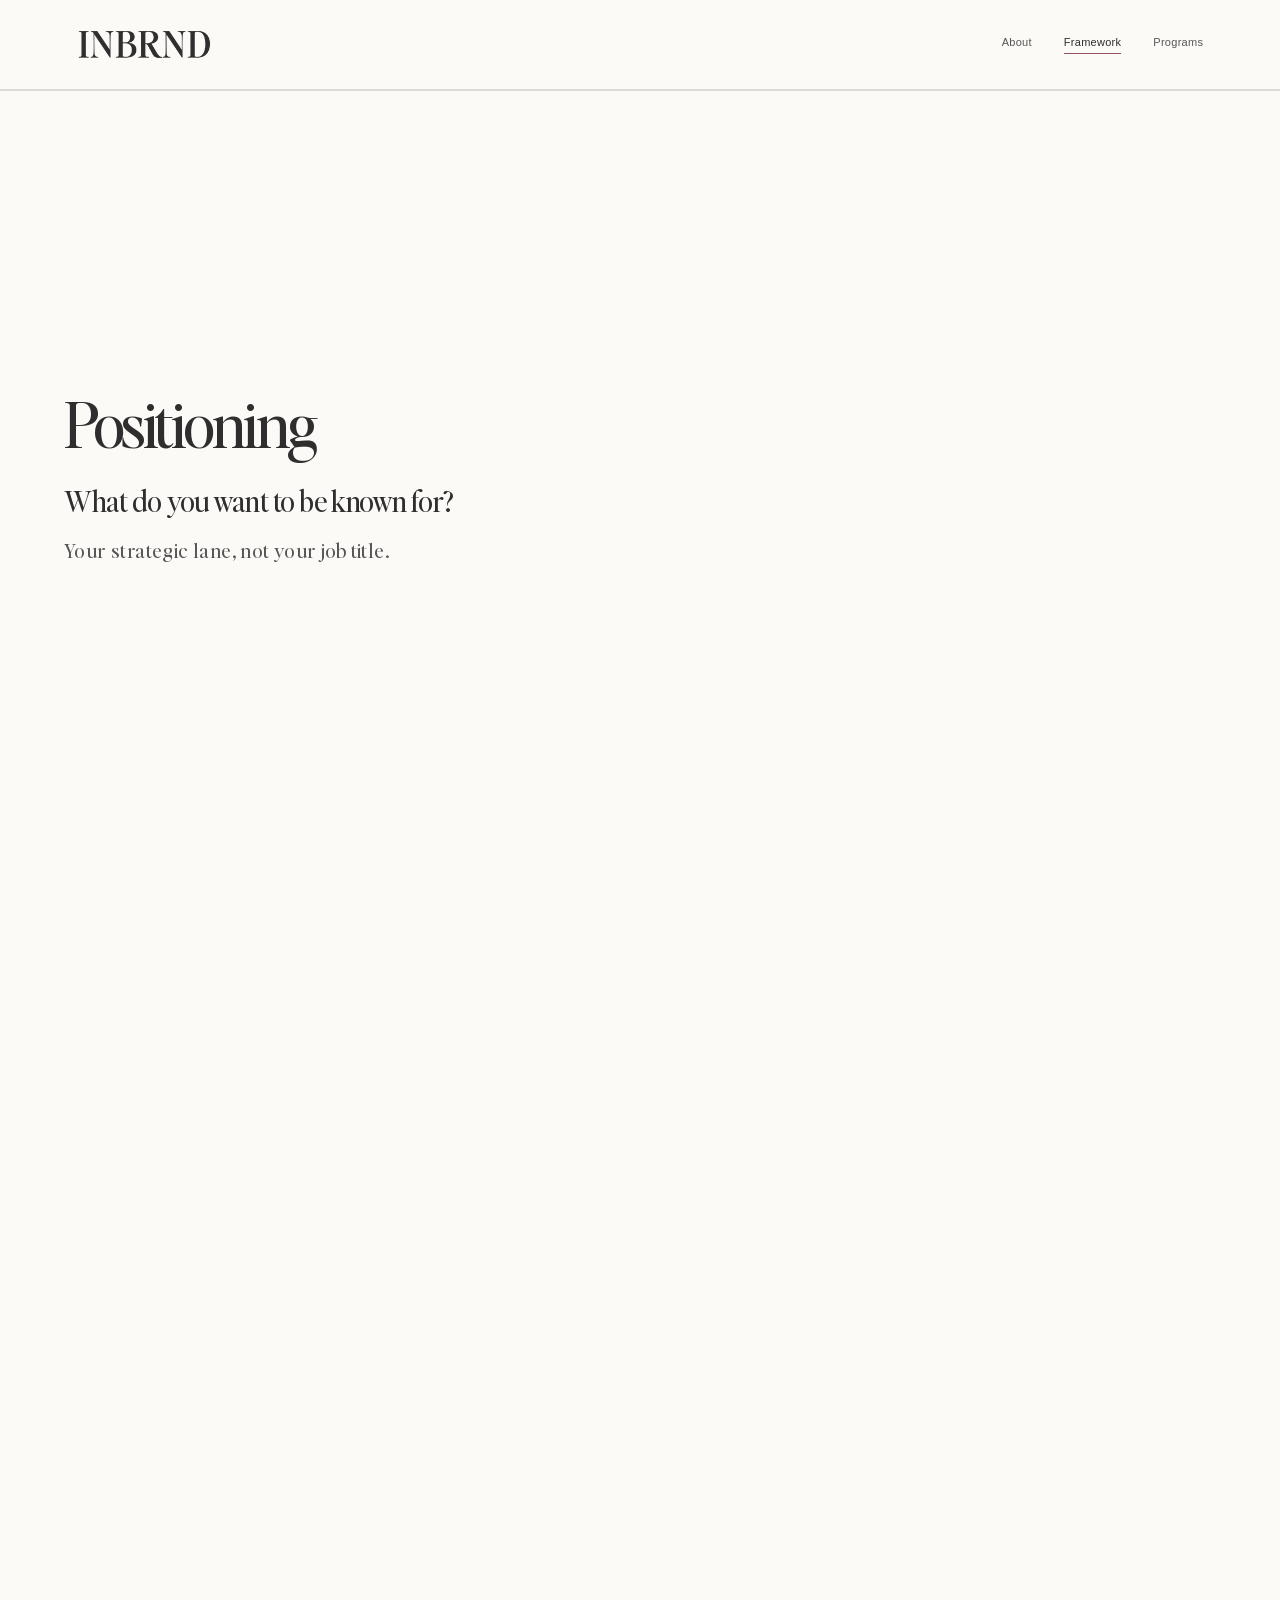
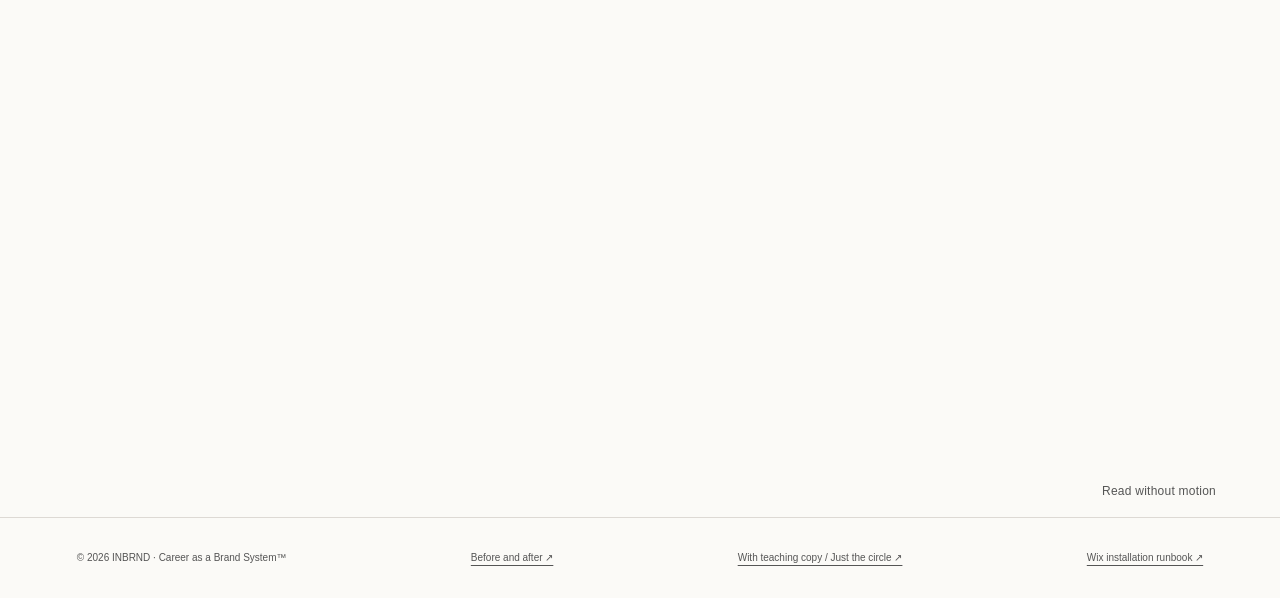
==== index.html @ 722d36f7 "Extract INBRND site for standalone GitHub Pages hosting" ====
<!doctype html><html lang="en"><head><meta charset="utf-8"><meta name="viewport" content="width=device-width,initial-scale=1"><meta name="theme-color" content="#fbfaf7"><meta name="description" content="Five connected parts. Learn how INBRND’s Career as a Brand System connects positioning, narrative, platforms, opportunities, and signals."><title>INBRND — Version B — Educational</title><link rel="stylesheet" href="./preview.css?v=99fcb53dbe3a"><script defer src="./inbrnd-flywheel.js?v=65799b37b923"></script></head><body><a class="skip" href="#main">Skip to framework</a><header class="page-header"><a class="brand" href="https://www.inbrnd.co/" aria-label="INBRND home"><img src="./assets/inbrnd-logo.png" alt="INBRND" width="135" height="33"></a><nav aria-label="INBRND"><a href="https://www.inbrnd.co/about">About</a><a href="https://www.inbrnd.co/framework" aria-current="page">Framework</a><a href="https://www.inbrnd.co/programs">Programs</a></nav></header><main id="main"><inbrnd-flywheel heading-level="1" variant="wheel" emphasis="ring" content-mode="teaching" asset-base="./assets/" header-offset="0"><section class="fallback" aria-label="The complete INBRND framework"><h1 class="fallback-summary">The INBRND framework</h1><p class="fallback-summary">Five connected parts, clockwise from the top: Positioning, Narrative, Platforms, Opportunities, Signals, and back to Positioning. The outer ring represents cumulative authority, recognition, and career momentum, an outcome of the system.</p><div class="fallback-diagram" role="img" aria-label="Five connected parts, clockwise from the top: Positioning, Narrative, Platforms, Opportunities, Signals, and back to Positioning. The outer ring represents cumulative authority, recognition, and career momentum, an outcome of the system."><svg viewBox="0 0 680 680" aria-hidden="true" focusable="false">
    <defs><path class="authority-path" id="fallback-teaching-title" d="M 61.31035548623015 210.04488451473492 A 307.5 307.5 0 0 1 618.6896445137698 210.04488451473492"/>
    <path class="momentum-path" id="fallback-teaching-momentum" d="M 48.114514106976515 476.1084373762097 A 322.06 322.06 0 0 0 631.8854858930235 476.1084373762096"/><path id="fallback-teaching-momentum-mobile" d="M 38.877425141498975 480.4157626998709 A 332.252 332.252 0 0 0 641.122574858501 480.41576269987087"/><path id="fallback-teaching-momentum-phone" d="M 34.91867272772288 482.2617592671543 A 336.62 336.62 0 0 0 645.0813272722771 482.2617592671543"/></defs>
    <g class="stage-part" data-part="0">
        <path class="rose-segment" d="M 169.51854247683988 106.63960781491014 A 289 289 0 0 1 510.48145752316015 106.63960781491016" pathLength="100"/>
        <path class="connection" d="M 422.0535369827475 146.69398077498755 A 210 210 0 0 1 498.4890118467821 202.2276039119935" pathLength="100"/>
        <path class="arrowhead" d="M-13 -8 L2 0 L-13 8 Z" transform="translate(498.4890118467821 202.2276039119935) rotate(49)"/>
        <g class="node"><text class="node-label" x="340" y="139">Positioning</text></g>
      </g><g class="stage-part" data-part="1">
        <path class="rose-segment" d="M 509.2572540323551 105.75017191590769 A 289 289 0 0 1 614.6205892332896 430.02517408570145" pathLength="100"/>
        <path class="connection" d="M 549.2008865992666 358.3027059770082 A 210 210 0 0 1 520.0051331474435 448.1579957311114" pathLength="100"/>
        <path class="arrowhead" d="M-13 -8 L2 0 L-13 8 Z" transform="translate(520.0051331474435 448.1579957311114) rotate(121)"/>
        <g class="node"><text class="node-label" x="539.7218684219822" y="284.10643118126103">Narrative</text></g>
      </g><g class="stage-part" data-part="2">
        <path class="rose-segment" d="M 615.0881933576309 428.58603657030113 A 289 289 0 0 1 339.2434006335361 628.9990096131796" pathLength="100"/>
        <path class="connection" d="M 387.2397214122116 544.6177136048993 A 210 210 0 0 1 292.7602785877884 544.6177136048993" pathLength="100"/>
        <path class="arrowhead" d="M-13 -8 L2 0 L-13 8 Z" transform="translate(292.7602785877884 544.6177136048993) rotate(193)"/>
        <g class="node"><text class="node-label" x="463.4349029814193" y="518.8935688187389">Platforms</text></g>
      </g><g class="stage-part" data-part="3">
        <path class="rose-segment" d="M 340.7565993664639 628.9990096131796 A 289 289 0 0 1 64.91180664236919 428.5860365703011" pathLength="100"/>
        <path class="connection" d="M 159.99486685255644 448.15799573111144 A 210 210 0 0 1 130.79911340073343 358.3027059770083" pathLength="100"/>
        <path class="arrowhead" d="M-13 -8 L2 0 L-13 8 Z" transform="translate(130.79911340073343 358.3027059770083) rotate(265)"/>
        <g class="node"><text class="node-label" x="216.56509701858067" y="518.8935688187389">Opportunities</text></g>
      </g><g class="stage-part" data-part="4">
        <path class="rose-segment" d="M 65.37941076671046 430.02517408570145 A 289 289 0 0 1 170.74274596764482 105.75017191590771" pathLength="100"/>
        <path class="connection" d="M 181.5109881532179 202.22760391199344 A 210 210 0 0 1 257.9464630172525 146.69398077498755" pathLength="100"/>
        <path class="arrowhead" d="M-13 -8 L2 0 L-13 8 Z" transform="translate(257.9464630172525 146.69398077498755) rotate(337)"/>
        <g class="node"><text class="node-label" x="140.27813157801776" y="284.106431181261">Signals</text></g>
      </g>
    <text class="authority"><textPath href="#fallback-teaching-title" startOffset="50%">AUTHORITY / RECOGNITION</textPath></text>
    <text class="momentum momentum-desktop"><textPath href="#fallback-teaching-momentum" startOffset="50%">CAREER MOMENTUM</textPath></text>
  <text class="momentum momentum-mobile"><textPath href="#fallback-teaching-momentum-mobile" startOffset="50%">CAREER MOMENTUM</textPath></text><text class="momentum momentum-phone"><textPath href="#fallback-teaching-momentum-phone" startOffset="50%">CAREER MOMENTUM</textPath></text></svg></div><p class="fallback-payoff">As authority and recognition compound, career momentum grows.</p><ol><li><h2>Positioning</h2><p>What do you want to be known for?</p><p>Your strategic lane, not your job title.</p></li><li><h2>Narrative</h2><p>How does your experience connect?</p><p>A clear story makes you easier to understand.</p></li><li><h2>Platforms</h2><p>Where does your story live?</p><p>The places where people encounter your work, thinking, and perspective.</p></li><li><h2>Opportunities</h2><p>What becomes possible when the system works?</p><p>New conversations, relationships, roles, clients, and collaborations.</p></li><li><h2>Signals</h2><p>What gives your positioning credibility?</p><p>Projects, writing, talks, awards, partnerships, recommendations, and visible contributions.</p></li></ol></section></inbrnd-flywheel></main><footer class="page-footer"><span>© 2026 INBRND · Career as a Brand System™</span><a href="./comparison/">Before and after ↗</a><a href="./versions/">With teaching copy / Just the circle ↗</a><a href="./runbook/">Wix installation runbook ↗</a></footer></body></html>
---- preview.css ----
:root{--ivory:#fbfaf7;--paper:#fbfaf7;--ink:#2f2d2e;--muted:#555555;--line:#ddd9d4;--soft:#fcf1f1;--rose:#945267;--rose-light:#d5a5b1}
@font-face{font-family:Editors;src:url('./assets/editors-note-regular.woff2') format('woff2');font-display:swap}
*{box-sizing:border-box}html{background:var(--ivory);scroll-behavior:auto}body{margin:0;color:var(--ink);font-family:Editors,Georgia,serif}.page-header{height:90px;display:flex;align-items:center;justify-content:space-between;padding:0 6vw;border-bottom:1px solid var(--line)}.brand{display:block}.brand img{display:block;width:135px;height:auto}.page-header nav{display:flex;gap:32px}.page-header nav a{font:11px Arial,sans-serif;letter-spacing:.025em;text-decoration:none;color:var(--muted)}.page-header nav a[aria-current=page]{color:var(--ink);border-bottom:1px solid var(--rose);padding-bottom:5px}.page-footer{display:flex;gap:25px;justify-content:space-between;padding:32px 6vw;border-top:1px solid var(--line);font:10px Arial,sans-serif;color:var(--muted);line-height:1.6}.page-footer a{color:inherit;text-underline-offset:4px}.skip{position:fixed;top:10px;left:10px;z-index:10;padding:14px;background:var(--ink);color:var(--paper);transform:translateY(-160%);font:14px Arial,sans-serif}.skip:focus{transform:none}a:focus-visible{outline:2px solid var(--rose);outline-offset:5px}
.review{max-width:1400px;padding:65px 6vw 100px;margin:auto}.review .eyebrow{font:10px Arial,sans-serif;letter-spacing:.18em;text-transform:uppercase;color:var(--rose)}.review h1{font-size:clamp(48px,6vw,88px);line-height:1.04;letter-spacing:-.045em;font-weight:400;margin:25px 0}.review .deck{font-size:23px;line-height:1.45;max-width:620px;margin:0 0 55px;color:var(--muted)}.directions{display:grid;grid-template-columns:1fr 1fr;gap:35px}.direction{color:inherit;text-decoration:none;display:block;border-bottom:1px solid var(--line);padding-bottom:27px}.direction-art{background:var(--soft);aspect-ratio:1.65;overflow:hidden;display:grid;place-items:center}.direction-art svg{width:80%;height:100%;transition:transform .25s}.direction:hover svg{transform:scale(1.025)}.direction .label{display:flex;align-items:baseline;gap:18px;margin:23px 0 10px}.direction .number{font:11px Arial,sans-serif;letter-spacing:.1em;color:var(--rose)}.direction h2{font-size:34px;letter-spacing:-.035em;font-weight:400;margin:0}.direction p{font-size:18px;line-height:1.4;color:var(--muted);margin:0 0 20px 37px;max-width:430px}.direction .open{display:block;margin-left:37px;font:10px Arial,sans-serif;letter-spacing:.08em;text-transform:uppercase}.review-note{font:12px/1.7 Arial,sans-serif;max-width:720px;margin-top:50px;color:var(--muted)}
@media(max-width:760px){.page-header{height:73px}.brand img{width:114px}.page-header nav{gap:18px}.page-header nav a{font-size:10px}.page-header nav a:first-child{display:none}.page-footer{flex-direction:column;gap:12px;padding-block:25px}.review{padding-top:36px}.directions{grid-template-columns:1fr;gap:32px}.review .deck{font-size:20px}.direction h2{font-size:31px}}
@media(prefers-reduced-motion:reduce){.direction-art svg{transition:none}}

.version-tools{padding:12px 6vw;background:var(--ivory);text-align:right}
.version-tools button{background:transparent;border:1px solid var(--rose);border-radius:20px;padding:10px 16px;color:var(--ink);font:11px Arial,sans-serif;cursor:pointer}
.version-tools button:focus-visible{outline:2px solid var(--ink);outline-offset:4px}

/* Visible before successful initialization, including blocked/disabled JavaScript. */
inbrnd-flywheel{display:block;container-type:inline-size}inbrnd-flywheel[data-ready]>.fallback{display:none}.fallback{max-width:1100px;margin:auto;padding:50px 6%;color:var(--ink)}.fallback h1{font-size:clamp(36px,6vw,65px);line-height:1.1;font-weight:400;letter-spacing:-.035em}.fallback-diagram{max-width:650px;margin:40px auto 0}.fallback svg{width:100%;height:auto;display:block;overflow:visible}.fallback svg text{text-anchor:middle}.fallback .rose-segment{fill:none;stroke:var(--rose);stroke-width:13}.fallback .connection{fill:none;stroke:var(--ink);stroke-width:4.5;stroke-linecap:round}.fallback .arrowhead{fill:var(--ink)}.fallback .momentum-mobile,.fallback .momentum-phone{display:none}.fallback .node-label{font:26px Editors,Georgia,serif;fill:var(--ink);letter-spacing:-.4px}.fallback .authority,.fallback .momentum{font:100 21px Editors,Georgia,serif;fill:var(--ink);letter-spacing:1.5px}.fallback-payoff{font-size:22px;line-height:1.4;text-align:center;max-width:520px;margin:30px auto 45px}.fallback ol{padding-left:25px}.fallback li{padding:24px 0;border-bottom:1px solid var(--line)}.fallback h2{font-size:36px;line-height:1.15;font-weight:400;margin:0 0 16px}.fallback li p{font-size:20px;line-height:1.5;letter-spacing:.02em;max-width:650px;margin:10px 0}.fallback-summary{position:absolute;width:1px;height:1px;overflow:hidden;clip-path:inset(50%)}inbrnd-flywheel[content-mode=diagram] .fallback h1,inbrnd-flywheel[content-mode=diagram] .fallback ol{display:none}
@font-face{font-family:Editors;src:url('./assets/editors-note-hairline.otf');font-weight:100;font-display:swap}
@container(max-width:900px){.fallback{padding:30px 5%}.fallback .node-label{font-size:34px;letter-spacing:-.7px}.fallback .authority,.fallback .momentum{font-size:34px;letter-spacing:1.1px}.fallback-payoff{font-size:20px}.fallback .momentum-desktop{display:none}.fallback .momentum-mobile{display:block}}
@container(max-width:600px){.fallback .node-label{font-size:clamp(35px,calc(44px - 2cqw),38px)}.fallback .authority,.fallback .momentum{font-size:clamp(36px,calc(46px - 2cqw),40px)}.fallback-payoff{font-size:clamp(22.25px,calc(20px + .67cqw),22.9px);text-wrap:balance}.fallback .momentum-mobile{display:none}.fallback .momentum-phone{display:block}}
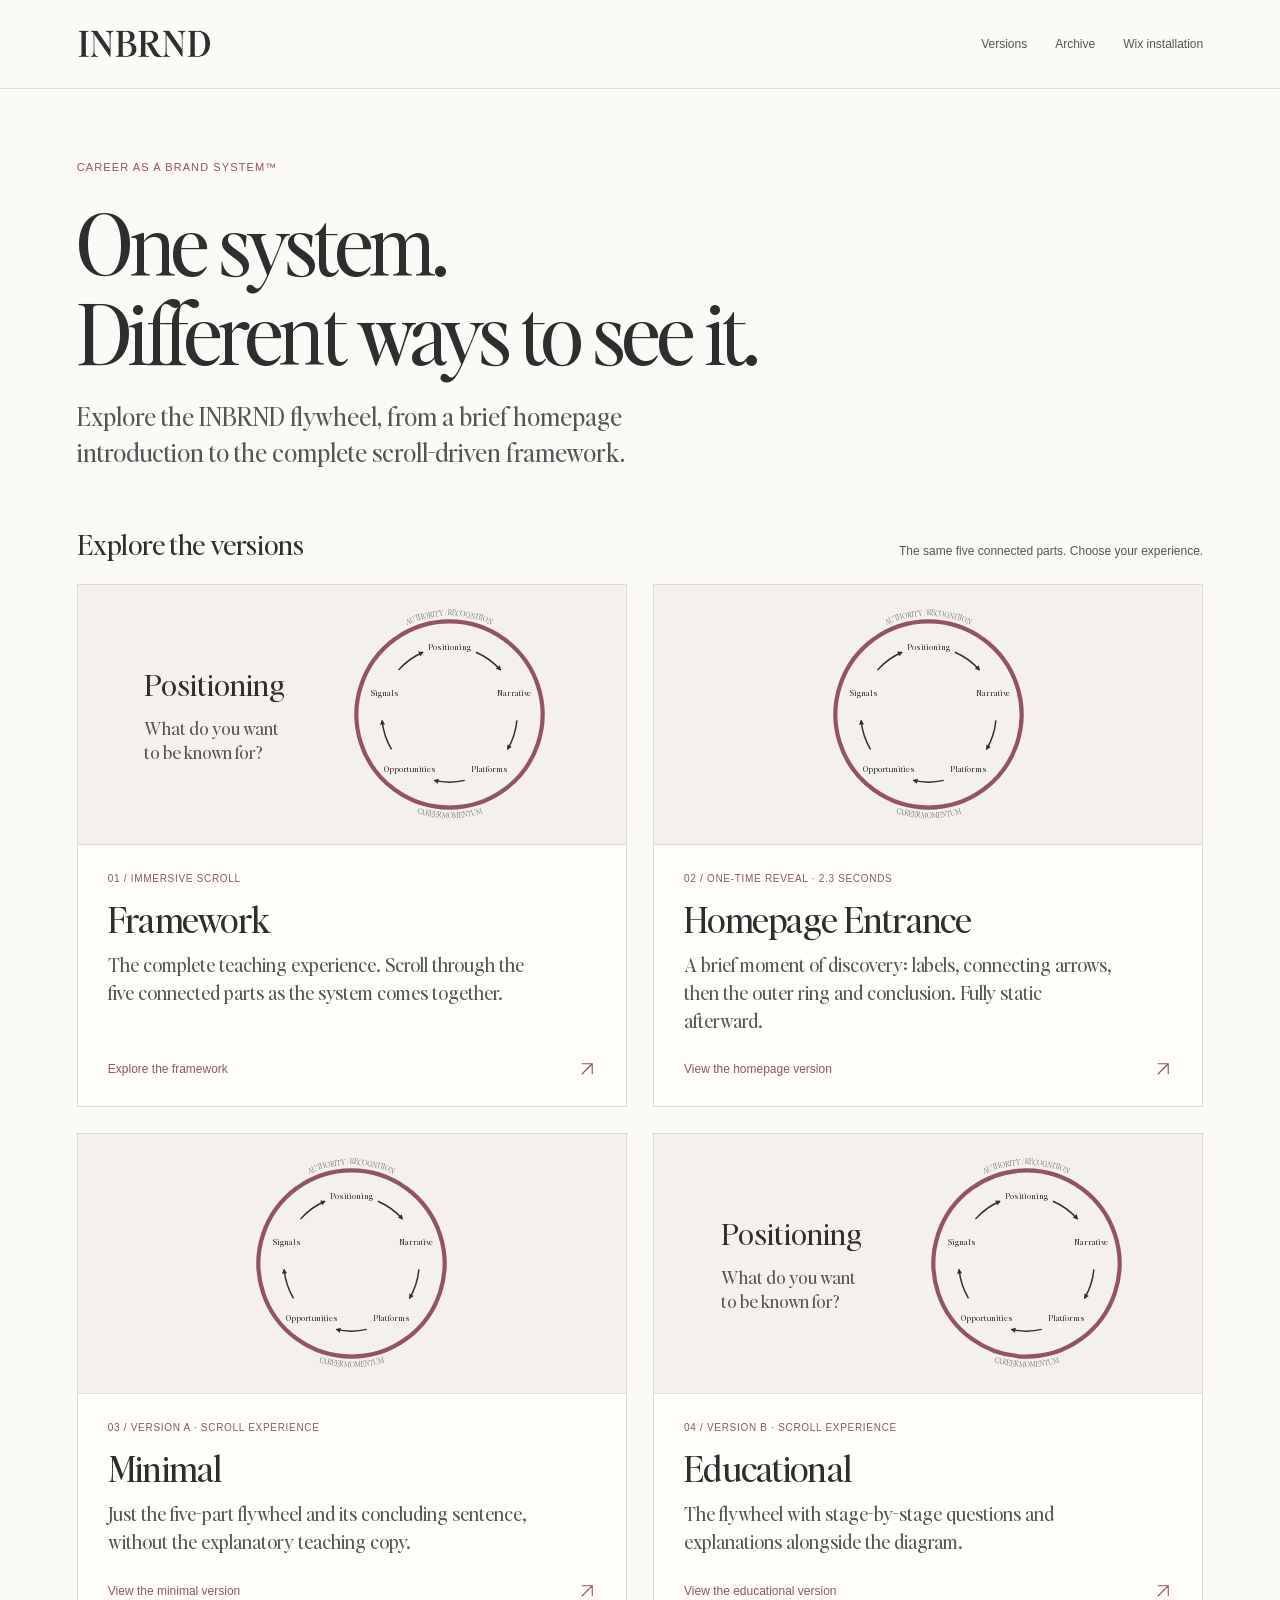
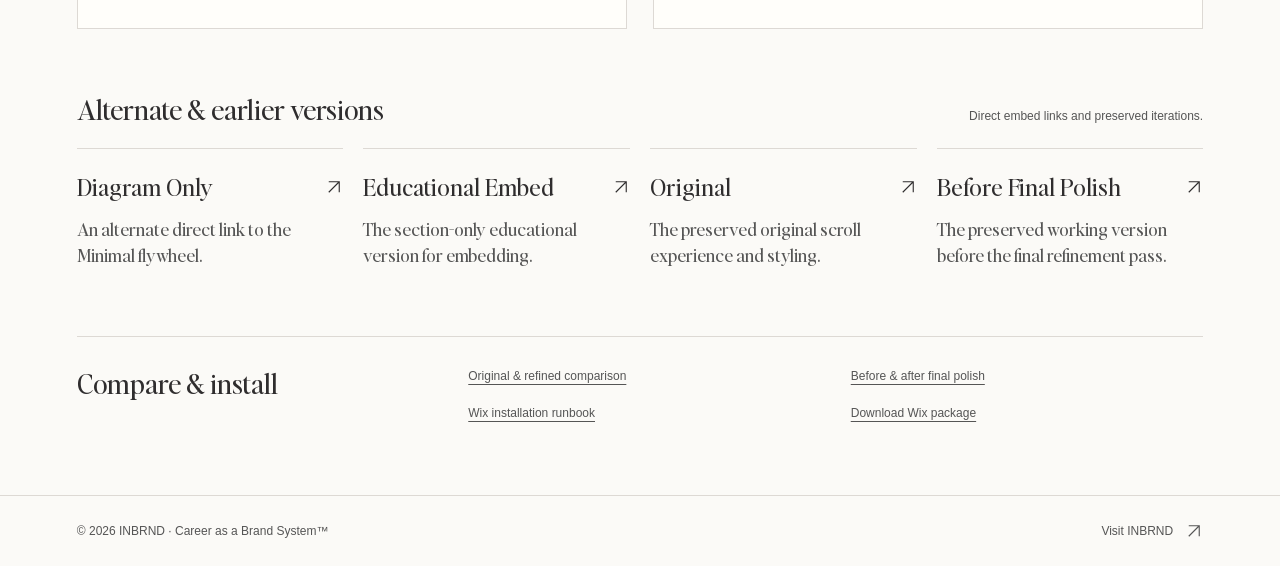
==== commit ecf8a922: "Add flywheel version directory landing page" ====
--- a/index.html
+++ b/index.html
@@ -1,6 +1,19 @@
-<!doctype html><html lang="en"><head><meta charset="utf-8"><meta name="viewport" content="width=device-width,initial-scale=1"><meta name="theme-color" content="#fbfaf7"><meta name="description" content="Five connected parts. Learn how INBRND’s Career as a Brand System connects positioning, narrative, platforms, opportunities, and signals."><title>INBRND — Version B — Educational</title><link rel="stylesheet" href="./preview.css?v=99fcb53dbe3a"><script defer src="./inbrnd-flywheel.js?v=65799b37b923"></script></head><body><a class="skip" href="#main">Skip to framework</a><header class="page-header"><a class="brand" href="https://www.inbrnd.co/" aria-label="INBRND home"><img src="./assets/inbrnd-logo.png" alt="INBRND" width="135" height="33"></a><nav aria-label="INBRND"><a href="https://www.inbrnd.co/about">About</a><a href="https://www.inbrnd.co/framework" aria-current="page">Framework</a><a href="https://www.inbrnd.co/programs">Programs</a></nav></header><main id="main"><inbrnd-flywheel heading-level="1" variant="wheel" emphasis="ring" content-mode="teaching" asset-base="./assets/" header-offset="0"><section class="fallback" aria-label="The complete INBRND framework"><h1 class="fallback-summary">The INBRND framework</h1><p class="fallback-summary">Five connected parts, clockwise from the top: Positioning, Narrative, Platforms, Opportunities, Signals, and back to Positioning. The outer ring represents cumulative authority, recognition, and career momentum, an outcome of the system.</p><div class="fallback-diagram" role="img" aria-label="Five connected parts, clockwise from the top: Positioning, Narrative, Platforms, Opportunities, Signals, and back to Positioning. The outer ring represents cumulative authority, recognition, and career momentum, an outcome of the system."><svg viewBox="0 0 680 680" aria-hidden="true" focusable="false">
-    <defs><path class="authority-path" id="fallback-teaching-title" d="M 61.31035548623015 210.04488451473492 A 307.5 307.5 0 0 1 618.6896445137698 210.04488451473492"/>
-    <path class="momentum-path" id="fallback-teaching-momentum" d="M 48.114514106976515 476.1084373762097 A 322.06 322.06 0 0 0 631.8854858930235 476.1084373762096"/><path id="fallback-teaching-momentum-mobile" d="M 38.877425141498975 480.4157626998709 A 332.252 332.252 0 0 0 641.122574858501 480.41576269987087"/><path id="fallback-teaching-momentum-phone" d="M 34.91867272772288 482.2617592671543 A 336.62 336.62 0 0 0 645.0813272722771 482.2617592671543"/></defs>
+<!doctype html>
+<html lang="en">
+<head>
+<meta charset="utf-8"><meta name="viewport" content="width=device-width,initial-scale=1">
+<meta name="theme-color" content="#fbfaf7">
+<meta name="description" content="Explore every INBRND Career as a Brand System™ flywheel: the immersive Framework, Homepage Entrance, Minimal, Educational, and preserved earlier versions.">
+<title>INBRND — Flywheel Versions</title>
+<link rel="stylesheet" href="./preview.css?v=99fcb53dbe3a">
+<link rel="stylesheet" href="./landing.css?v=20261105">
+</head>
+<body>
+<a class="skip" href="#main">Skip to flywheel versions</a>
+<header class="landing-header"><a class="brand" href="./" aria-label="INBRND flywheel versions"><img src="./assets/inbrnd-logo.png" alt="INBRND" width="135" height="33"></a><nav aria-label="Page sections"><a href="#versions">Versions</a><a href="#archive">Archive</a><a href="./runbook/">Wix installation</a></nav></header>
+<svg class="preview-sprite" aria-hidden="true" focusable="false"><defs><symbol id="flywheel-preview" viewBox="0 0 680 680">
+    <defs><path class="authority-path" id="fallback-diagram-title" d="M 61.31035548623015 210.04488451473492 A 307.5 307.5 0 0 1 618.6896445137698 210.04488451473492"/>
+    <path class="momentum-path" id="fallback-diagram-momentum" d="M 48.114514106976515 476.1084373762097 A 322.06 322.06 0 0 0 631.8854858930235 476.1084373762096"/><path id="fallback-diagram-momentum-mobile" d="M 38.877425141498975 480.4157626998709 A 332.252 332.252 0 0 0 641.122574858501 480.41576269987087"/><path id="fallback-diagram-momentum-phone" d="M 34.91867272772288 482.2617592671543 A 336.62 336.62 0 0 0 645.0813272722771 482.2617592671543"/></defs>
     <g class="stage-part" data-part="0">
         <path class="rose-segment" d="M 169.51854247683988 106.63960781491014 A 289 289 0 0 1 510.48145752316015 106.63960781491016" pathLength="100"/>
         <path class="connection" d="M 422.0535369827475 146.69398077498755 A 210 210 0 0 1 498.4890118467821 202.2276039119935" pathLength="100"/>
@@ -27,6 +40,22 @@
         <path class="arrowhead" d="M-13 -8 L2 0 L-13 8 Z" transform="translate(257.9464630172525 146.69398077498755) rotate(337)"/>
         <g class="node"><text class="node-label" x="140.27813157801776" y="284.106431181261">Signals</text></g>
       </g>
-    <text class="authority"><textPath href="#fallback-teaching-title" startOffset="50%">AUTHORITY / RECOGNITION</textPath></text>
-    <text class="momentum momentum-desktop"><textPath href="#fallback-teaching-momentum" startOffset="50%">CAREER MOMENTUM</textPath></text>
-  <text class="momentum momentum-mobile"><textPath href="#fallback-teaching-momentum-mobile" startOffset="50%">CAREER MOMENTUM</textPath></text><text class="momentum momentum-phone"><textPath href="#fallback-teaching-momentum-phone" startOffset="50%">CAREER MOMENTUM</textPath></text></svg></div><p class="fallback-payoff">As authority and recognition compound, career momentum grows.</p><ol><li><h2>Positioning</h2><p>What do you want to be known for?</p><p>Your strategic lane, not your job title.</p></li><li><h2>Narrative</h2><p>How does your experience connect?</p><p>A clear story makes you easier to understand.</p></li><li><h2>Platforms</h2><p>Where does your story live?</p><p>The places where people encounter your work, thinking, and perspective.</p></li><li><h2>Opportunities</h2><p>What becomes possible when the system works?</p><p>New conversations, relationships, roles, clients, and collaborations.</p></li><li><h2>Signals</h2><p>What gives your positioning credibility?</p><p>Projects, writing, talks, awards, partnerships, recommendations, and visible contributions.</p></li></ol></section></inbrnd-flywheel></main><footer class="page-footer"><span>© 2026 INBRND · Career as a Brand System™</span><a href="./comparison/">Before and after ↗</a><a href="./versions/">With teaching copy / Just the circle ↗</a><a href="./runbook/">Wix installation runbook ↗</a></footer></body></html>+    <text class="authority"><textPath href="#fallback-diagram-title" startOffset="50%">AUTHORITY / RECOGNITION</textPath></text>
+    <text class="momentum momentum-desktop"><textPath href="#fallback-diagram-momentum" startOffset="50%">CAREER MOMENTUM</textPath></text>
+  </symbol></defs></svg>
+<main id="main" class="landing">
+<section class="intro" aria-labelledby="headline"><p class="eyebrow">Career as a Brand System™</p><h1 id="headline">One system.<br>Different ways to see it.</h1><p class="intro-description">Explore the INBRND flywheel, from a brief homepage introduction to the complete scroll-driven framework.</p></section>
+<section id="versions" aria-labelledby="versions-title"><div class="section-heading"><h2 id="versions-title">Explore the versions</h2><p>The same five connected parts. Choose your experience.</p></div><div class="version-grid"><a class="version-card" href="./framework/" aria-labelledby="framework-title">
+ <div class="thumbnail with-copy" aria-hidden="true"><div class="specimen-copy"><span>Positioning</span><p>What do you want<br>to be known for?</p></div><svg viewBox="0 0 680 680" aria-hidden="true" focusable="false"><use href="#flywheel-preview"/></svg></div>
+ <div class="card-body"><p class="card-meta">01 / Immersive scroll</p><h3 id="framework-title">Framework</h3><p class="card-description">The complete teaching experience. Scroll through the five connected parts as the system comes together.</p><span class="card-action">Explore the framework<svg viewBox="0 0 24 24" aria-hidden="true"><path d="M5 19 19 5M5 5h14v14"/></svg></span></div></a><a class="version-card" href="./homepage/" aria-labelledby="homepage-title">
+ <div class="thumbnail " aria-hidden="true"><svg viewBox="0 0 680 680" aria-hidden="true" focusable="false"><use href="#flywheel-preview"/></svg></div>
+ <div class="card-body"><p class="card-meta">02 / One-time reveal · 2.3 seconds</p><h3 id="homepage-title">Homepage Entrance</h3><p class="card-description">A brief moment of discovery: labels, connecting arrows, then the outer ring and conclusion. Fully static afterward.</p><span class="card-action">View the homepage version<svg viewBox="0 0 24 24" aria-hidden="true"><path d="M5 19 19 5M5 5h14v14"/></svg></span></div></a><a class="version-card" href="./minimal/" aria-labelledby="minimal-title">
+ <div class="thumbnail " aria-hidden="true"><svg viewBox="0 0 680 680" aria-hidden="true" focusable="false"><use href="#flywheel-preview"/></svg></div>
+ <div class="card-body"><p class="card-meta">03 / Version A · Scroll experience</p><h3 id="minimal-title">Minimal</h3><p class="card-description">Just the five-part flywheel and its concluding sentence, without the explanatory teaching copy.</p><span class="card-action">View the minimal version<svg viewBox="0 0 24 24" aria-hidden="true"><path d="M5 19 19 5M5 5h14v14"/></svg></span></div></a><a class="version-card" href="./educational/" aria-labelledby="educational-title">
+ <div class="thumbnail with-copy" aria-hidden="true"><div class="specimen-copy"><span>Positioning</span><p>What do you want<br>to be known for?</p></div><svg viewBox="0 0 680 680" aria-hidden="true" focusable="false"><use href="#flywheel-preview"/></svg></div>
+ <div class="card-body"><p class="card-meta">04 / Version B · Scroll experience</p><h3 id="educational-title">Educational</h3><p class="card-description">The flywheel with stage-by-stage questions and explanations alongside the diagram.</p><span class="card-action">View the educational version<svg viewBox="0 0 24 24" aria-hidden="true"><path d="M5 19 19 5M5 5h14v14"/></svg></span></div></a></div></section>
+<section id="archive" class="archive" aria-labelledby="archive-title"><div class="section-heading"><h2 id="archive-title">Alternate &amp; earlier versions</h2><p>Direct embed links and preserved iterations.</p></div><div class="archive-grid"><a class="archive-card" href="./diagram-only/"><h3>Diagram Only<svg viewBox="0 0 24 24" aria-hidden="true"><path d="M5 19 19 5M5 5h14v14"/></svg></h3><p>An alternate direct link to the Minimal flywheel.</p></a><a class="archive-card" href="./embed/"><h3>Educational Embed<svg viewBox="0 0 24 24" aria-hidden="true"><path d="M5 19 19 5M5 5h14v14"/></svg></h3><p>The section-only educational version for embedding.</p></a><a class="archive-card" href="./before/"><h3>Original<svg viewBox="0 0 24 24" aria-hidden="true"><path d="M5 19 19 5M5 5h14v14"/></svg></h3><p>The preserved original scroll experience and styling.</p></a><a class="archive-card" href="./pre-polish/"><h3>Before Final Polish<svg viewBox="0 0 24 24" aria-hidden="true"><path d="M5 19 19 5M5 5h14v14"/></svg></h3><p>The preserved working version before the final refinement pass.</p></a></div></section>
+<section class="resources" aria-labelledby="resources-title"><h2 id="resources-title">Compare &amp; install</h2><div><a href="./comparison/">Original &amp; refined comparison</a><a href="./polish-comparison/">Before &amp; after final polish</a><a href="./runbook/">Wix installation runbook</a><a href="./downloads/inbrnd-flywheel-wix.zip">Download Wix package</a></div></section>
+</main>
+<footer class="landing-footer"><span>© 2026 INBRND · Career as a Brand System™</span><a href="https://www.inbrnd.co/">Visit INBRND<svg viewBox="0 0 24 24" aria-hidden="true"><path d="M5 19 19 5M5 5h14v14"/></svg></a></footer>
+</body></html>
--- a/landing.css
+++ b/landing.css
@@ -0,0 +1,14 @@
+/* Static version directory; the flywheel demos retain their own styles and behavior. */
+.landing-header,.landing-footer{max-width:1440px;margin:auto;padding:28px 6vw;display:flex;align-items:center;justify-content:space-between;gap:24px}
+.landing-header{border-bottom:1px solid var(--line)}.landing-header nav{display:flex;gap:28px}.landing-header nav a,.landing-footer{font:12px/1.5 Arial,sans-serif;color:var(--muted)}.landing-header nav a{text-decoration:none}.landing-header nav a:hover{color:var(--rose)}
+.landing{max-width:1440px;margin:auto;padding:0 6vw 72px}.intro{padding:70px 0 58px;max-width:900px}.eyebrow,.card-meta{font:11px/1.5 Arial,sans-serif;letter-spacing:.1em;text-transform:uppercase;color:var(--rose);margin:0}.intro h1{font-size:clamp(48px,6.5vw,88px);font-weight:400;line-height:1.07;letter-spacing:-.035em;margin:22px 0}.intro-description{font-size:clamp(20px,2vw,25px);line-height:1.45;color:var(--muted);max-width:660px;margin:0}
+.section-heading{display:flex;justify-content:space-between;align-items:baseline;gap:16px;margin-bottom:22px}.section-heading h2,.resources h2{font-size:28px;line-height:1.2;font-weight:400;margin:0}.section-heading>p{font:12px/1.5 Arial,sans-serif;color:var(--muted);margin:0}
+.version-grid{display:grid;grid-template-columns:repeat(2,minmax(0,1fr));gap:26px}.version-card{display:flex;flex-direction:column;color:inherit;text-decoration:none;border:1px solid var(--line);background:#fffefa;transition:border-color .2s ease,box-shadow .2s ease}.version-card:hover{border-color:var(--rose);box-shadow:0 5px 18px #2f2d2e09}.thumbnail{height:260px;background:#f4f0eb;display:flex;align-items:center;justify-content:center;padding:20px 26px;gap:16px;border-bottom:1px solid var(--line);overflow:hidden}.thumbnail>svg{display:block;height:100%;width:auto;max-width:100%;overflow:visible}#flywheel-preview text{text-anchor:middle}#flywheel-preview .rose-segment{fill:none;stroke:var(--rose);stroke-width:13}#flywheel-preview .connection{fill:none;stroke:var(--ink);stroke-width:4.5}#flywheel-preview .arrowhead{fill:var(--ink)}#flywheel-preview .node-label{font:26px Editors,Georgia,serif;fill:var(--ink)}#flywheel-preview .authority,#flywheel-preview .momentum{font:100 24px Editors,Georgia,serif;fill:var(--ink)}
+.specimen-copy{flex:1;max-width:180px}.specimen-copy span{font-size:30px;line-height:1.2}.specimen-copy p{font-size:18px;line-height:1.3;margin:14px 0 0;color:var(--muted)}.with-copy>svg{max-width:58%}
+.card-body{padding:26px 30px 28px;display:flex;flex-direction:column;flex:1}.card-meta{font-size:10px;letter-spacing:.07em}.card-body h3{font-size:36px;line-height:1.15;font-weight:400;letter-spacing:-.02em;margin:12px 0}.card-description{font-size:19px;line-height:1.45;color:var(--muted);margin:0 0 26px;max-width:440px}.card-action{margin-top:auto;display:flex;justify-content:space-between;align-items:center;gap:15px;font:12px/1.5 Arial,sans-serif;color:var(--rose)}.card-action svg,.archive-card h3 svg,.landing-footer svg{width:18px;height:18px;fill:none;stroke:currentColor;stroke-width:1.5;flex:none}
+.archive{margin-top:64px}.archive-grid{display:grid;grid-template-columns:repeat(4,minmax(0,1fr));gap:20px}.archive-card{display:block;padding:24px 0;border-top:1px solid var(--line);text-decoration:none;color:inherit}.archive-card h3{display:flex;align-items:baseline;justify-content:space-between;gap:12px;font-size:24px;font-weight:400;line-height:1.2;margin:0 0 14px}.archive-card p{font-size:18px;line-height:1.45;color:var(--muted);margin:0}.archive-card:hover h3{color:var(--rose)}
+.resources{margin-top:44px;border-top:1px solid var(--line);padding-top:30px;display:grid;grid-template-columns:1fr 2fr;gap:24px}.resources>div{display:grid;grid-template-columns:1fr 1fr;gap:18px 30px}.resources a{font:12px/1.6 Arial,sans-serif;color:var(--muted);text-underline-offset:4px}.landing-footer{border-top:1px solid var(--line);padding-block:26px}.landing-footer a{display:flex;align-items:center;gap:12px;color:inherit;text-decoration:none}.preview-sprite{position:absolute;width:0;height:0;overflow:hidden}section[id]{scroll-margin-top:24px}
+@media(max-width:1000px){.archive-grid{grid-template-columns:repeat(2,minmax(0,1fr))}.thumbnail{height:225px;padding:18px}.specimen-copy span{font-size:25px}.specimen-copy p{font-size:16px}.card-body{padding:24px}.card-body h3{font-size:31px}}
+@media(max-width:650px){.landing-header{padding-block:22px;align-items:flex-start}.landing-header .brand img{width:112px}.landing-header nav{gap:12px;flex-wrap:wrap;justify-content:flex-end}.landing-header nav a{font-size:10px}.landing-header nav a:last-child{flex-basis:100%;text-align:right}.intro{padding:45px 0 40px}.section-heading{display:block}.section-heading>p{margin-top:10px}.section-heading h2,.resources h2{font-size:26px}.version-grid{grid-template-columns:1fr;gap:24px}.thumbnail{height:235px}.card-body h3{font-size:33px}.card-description{font-size:19px}.archive{margin-top:44px}.archive-grid{gap:16px}.archive-card h3{font-size:23px}.archive-card p{font-size:17px}.resources{grid-template-columns:1fr;margin-top:28px}.resources>div{grid-template-columns:1fr;gap:16px}.landing-footer{align-items:flex-start;flex-direction:column;gap:16px}.landing{padding-bottom:42px}}
+@media(max-width:360px){.archive-grid{grid-template-columns:1fr}.landing-header nav{gap:9px}.thumbnail{padding-inline:16px}.specimen-copy span{font-size:23px}}
+@media(prefers-reduced-motion:reduce){.version-card{transition:none}}
